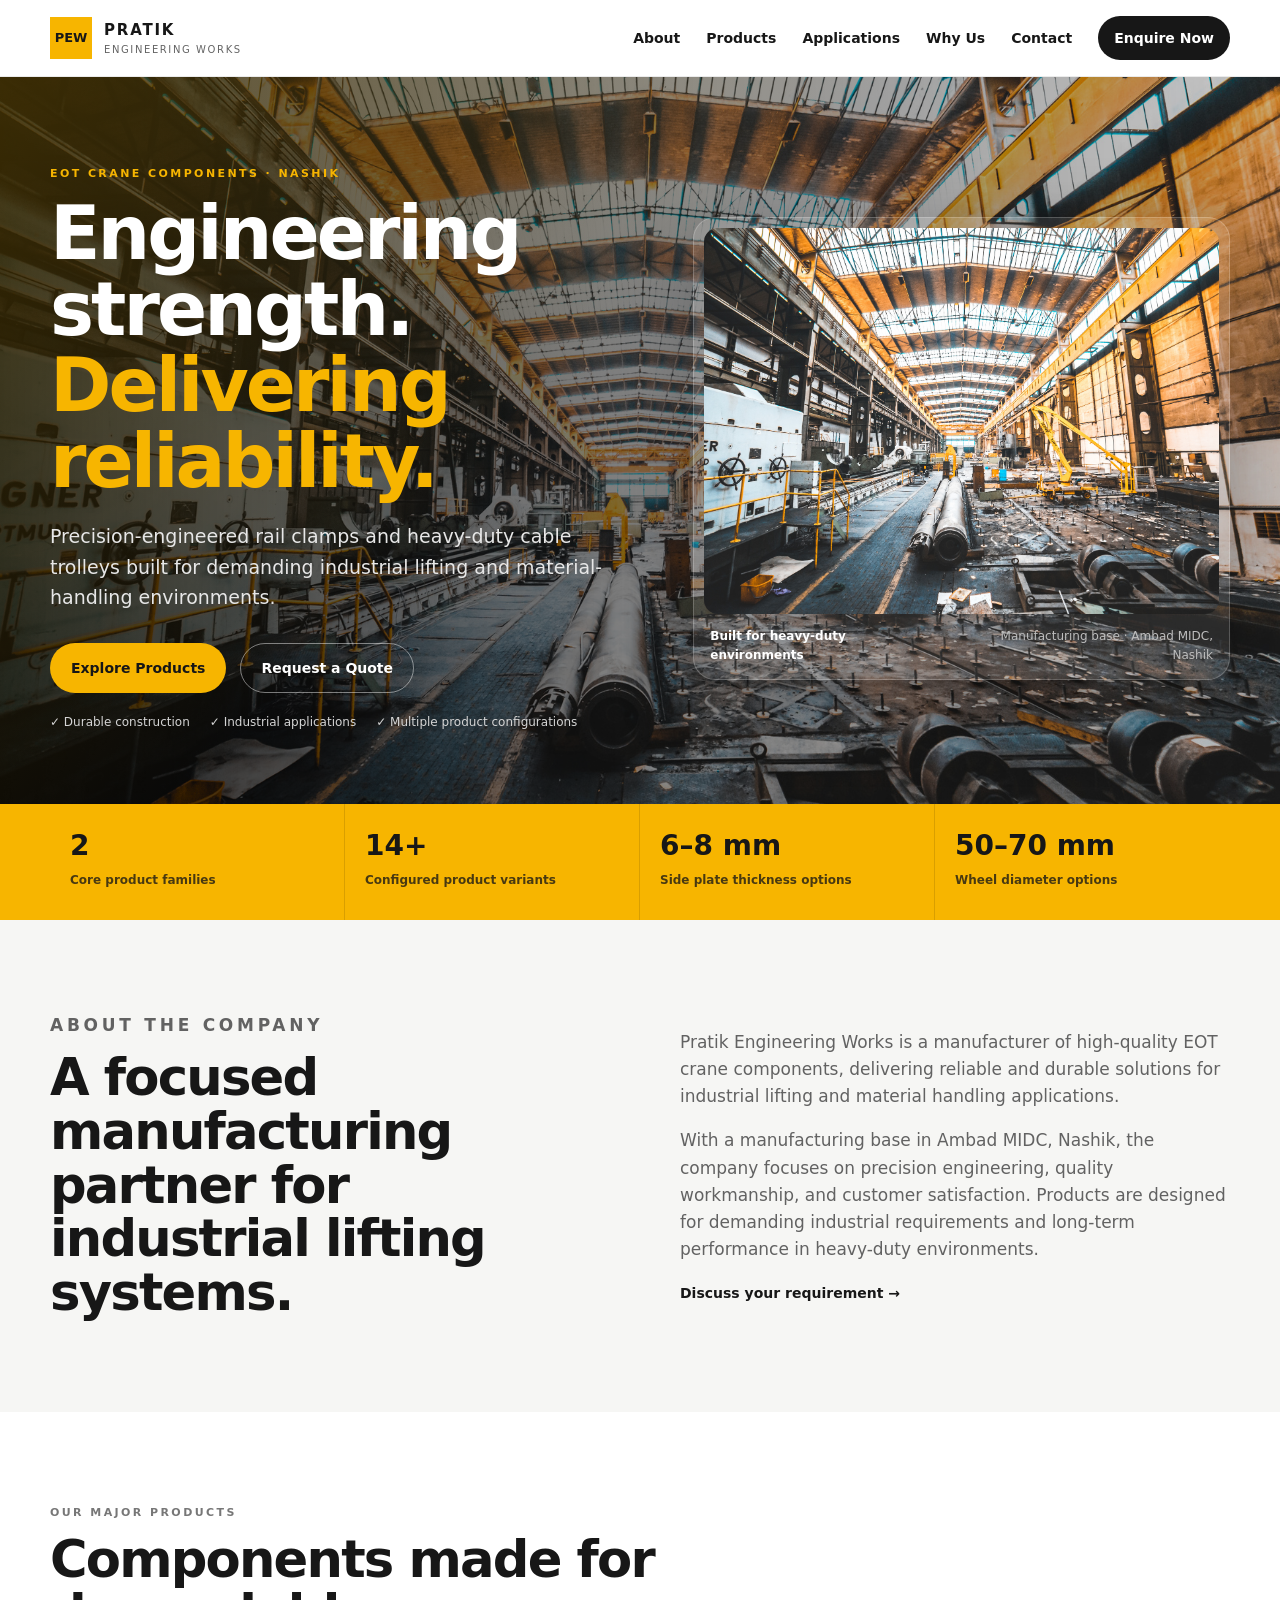
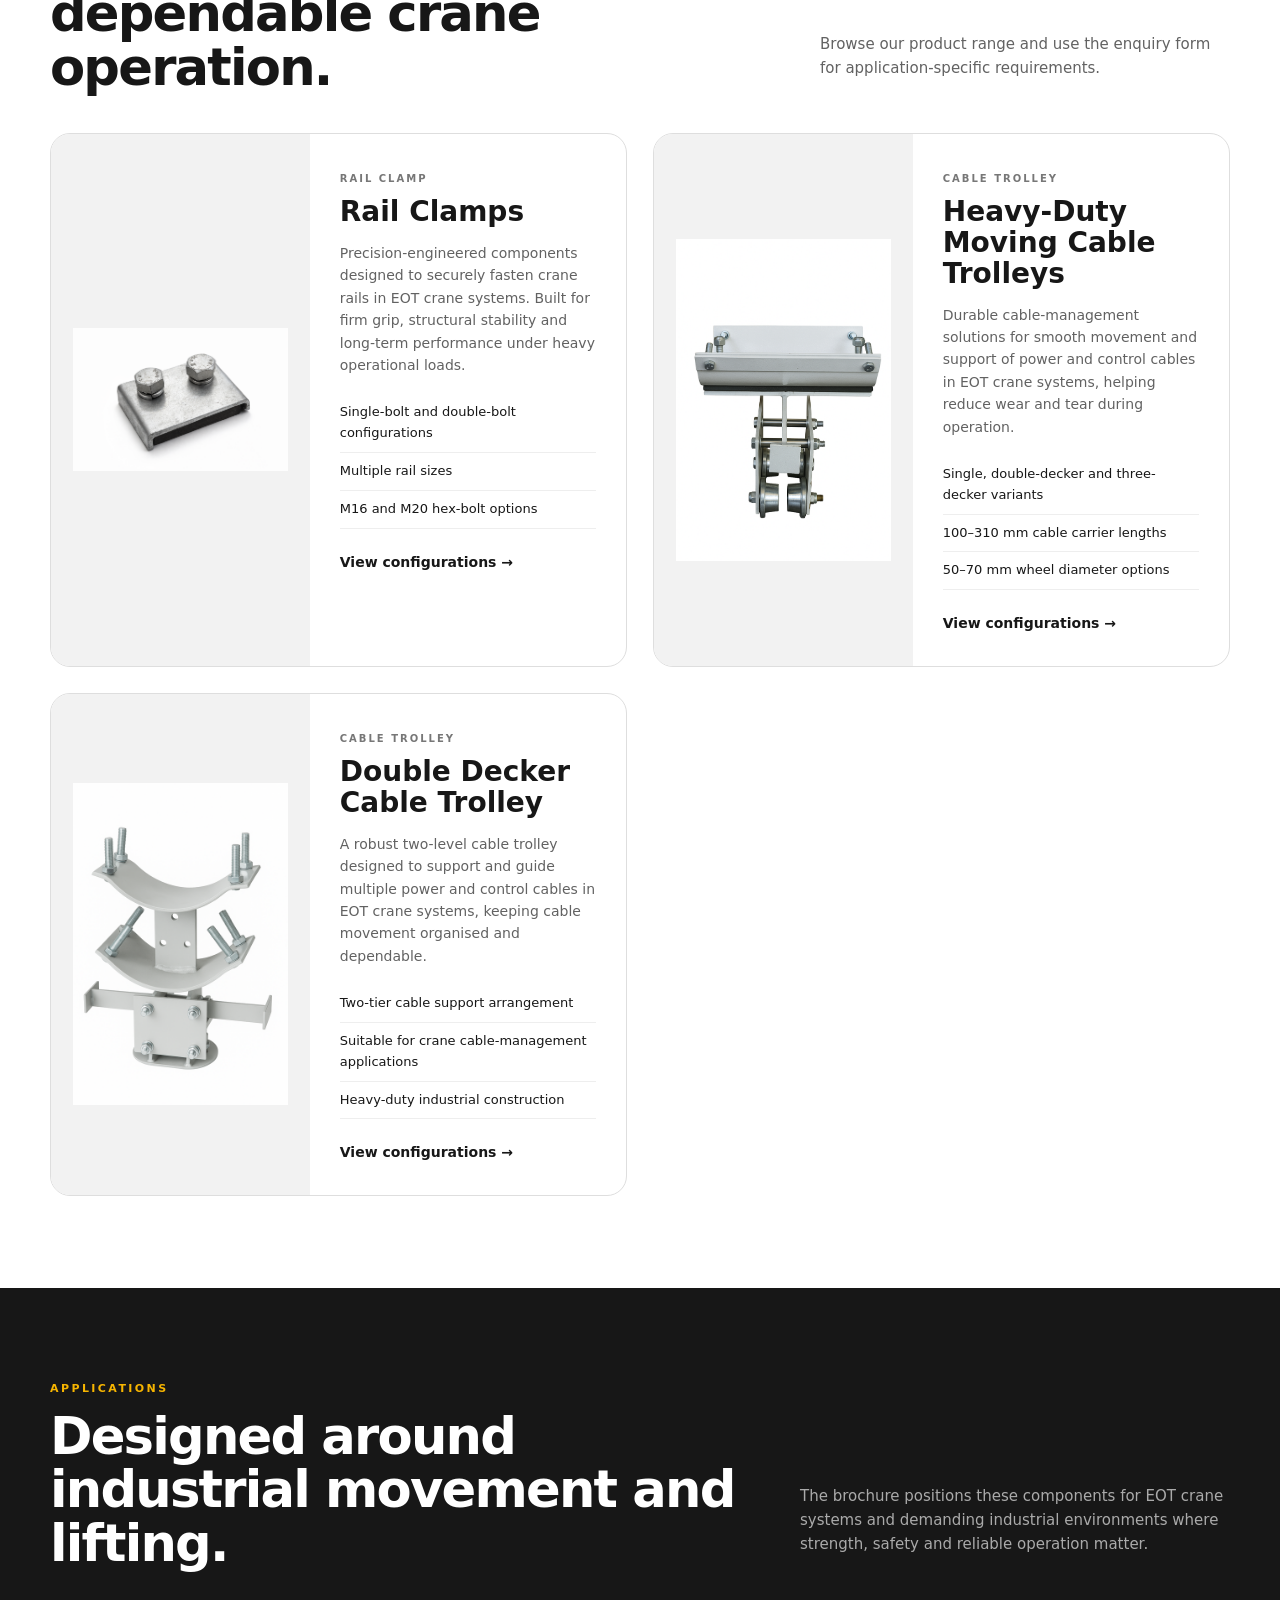
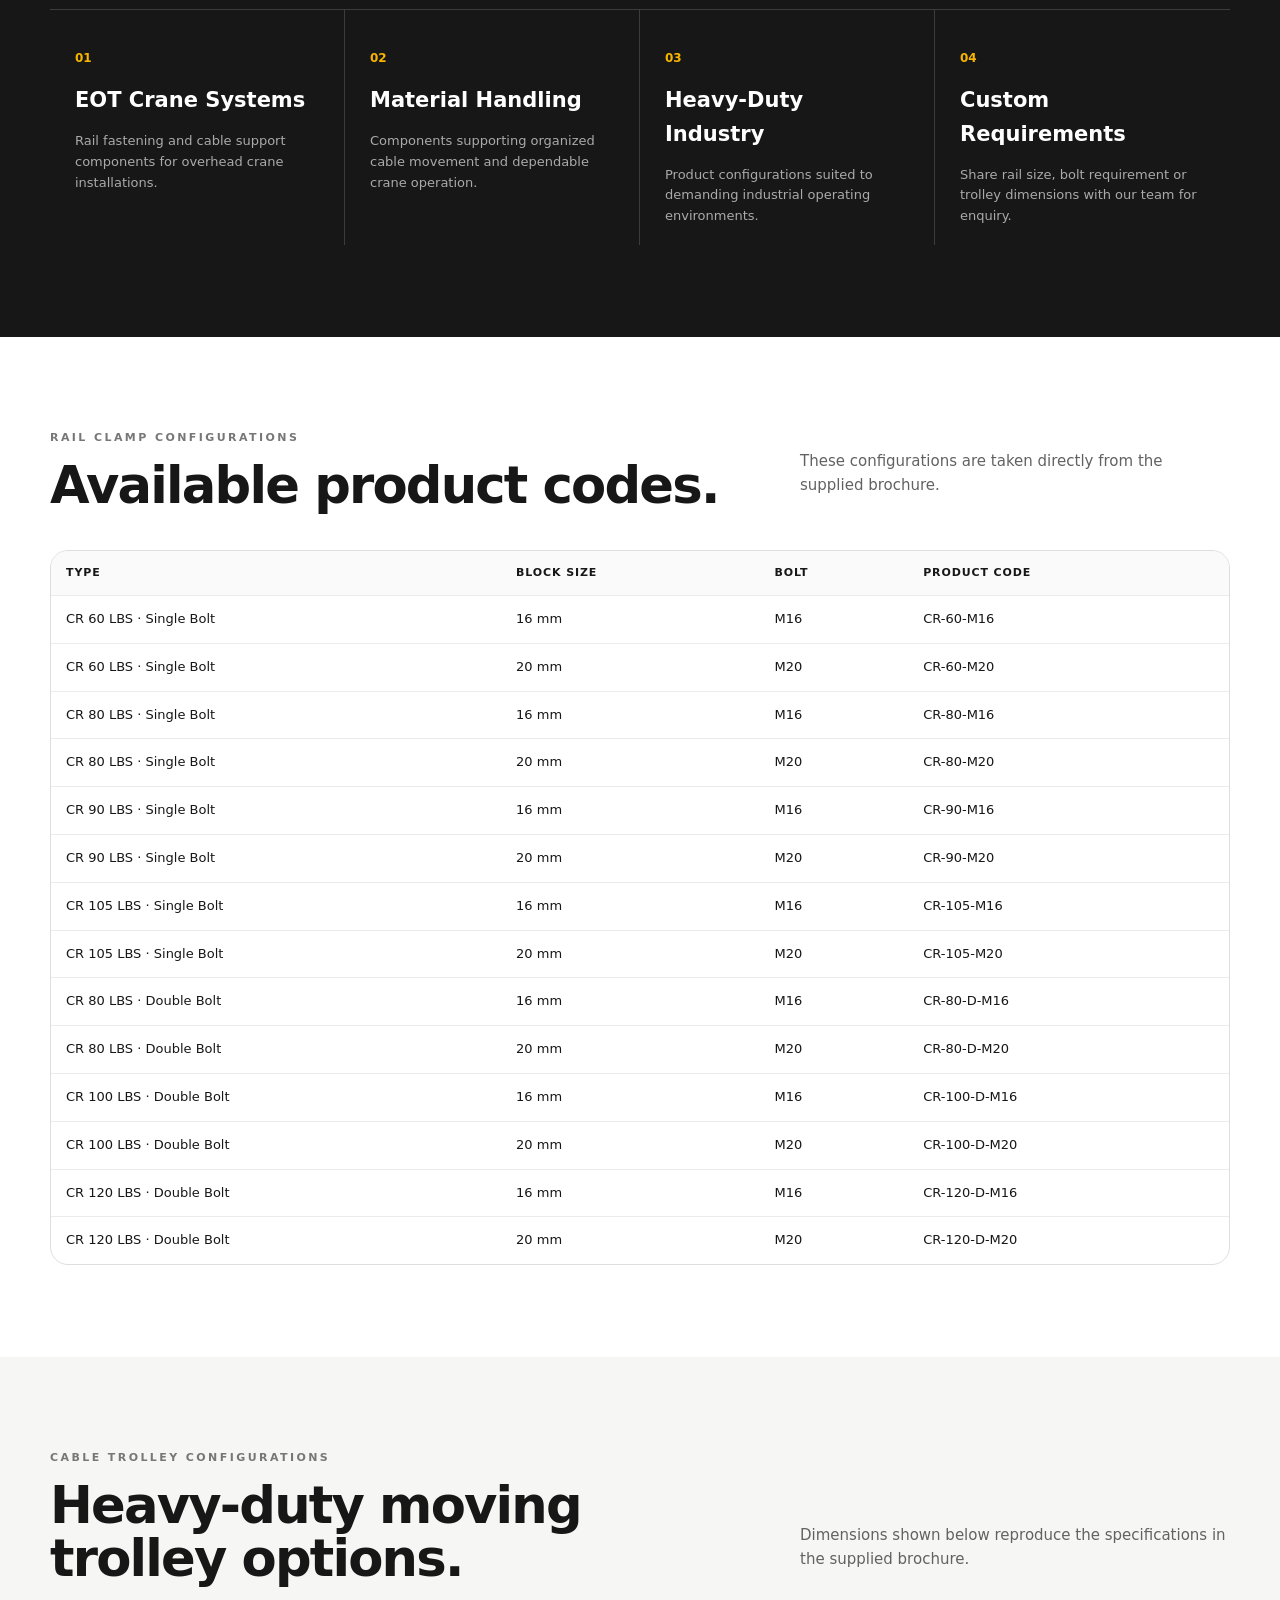
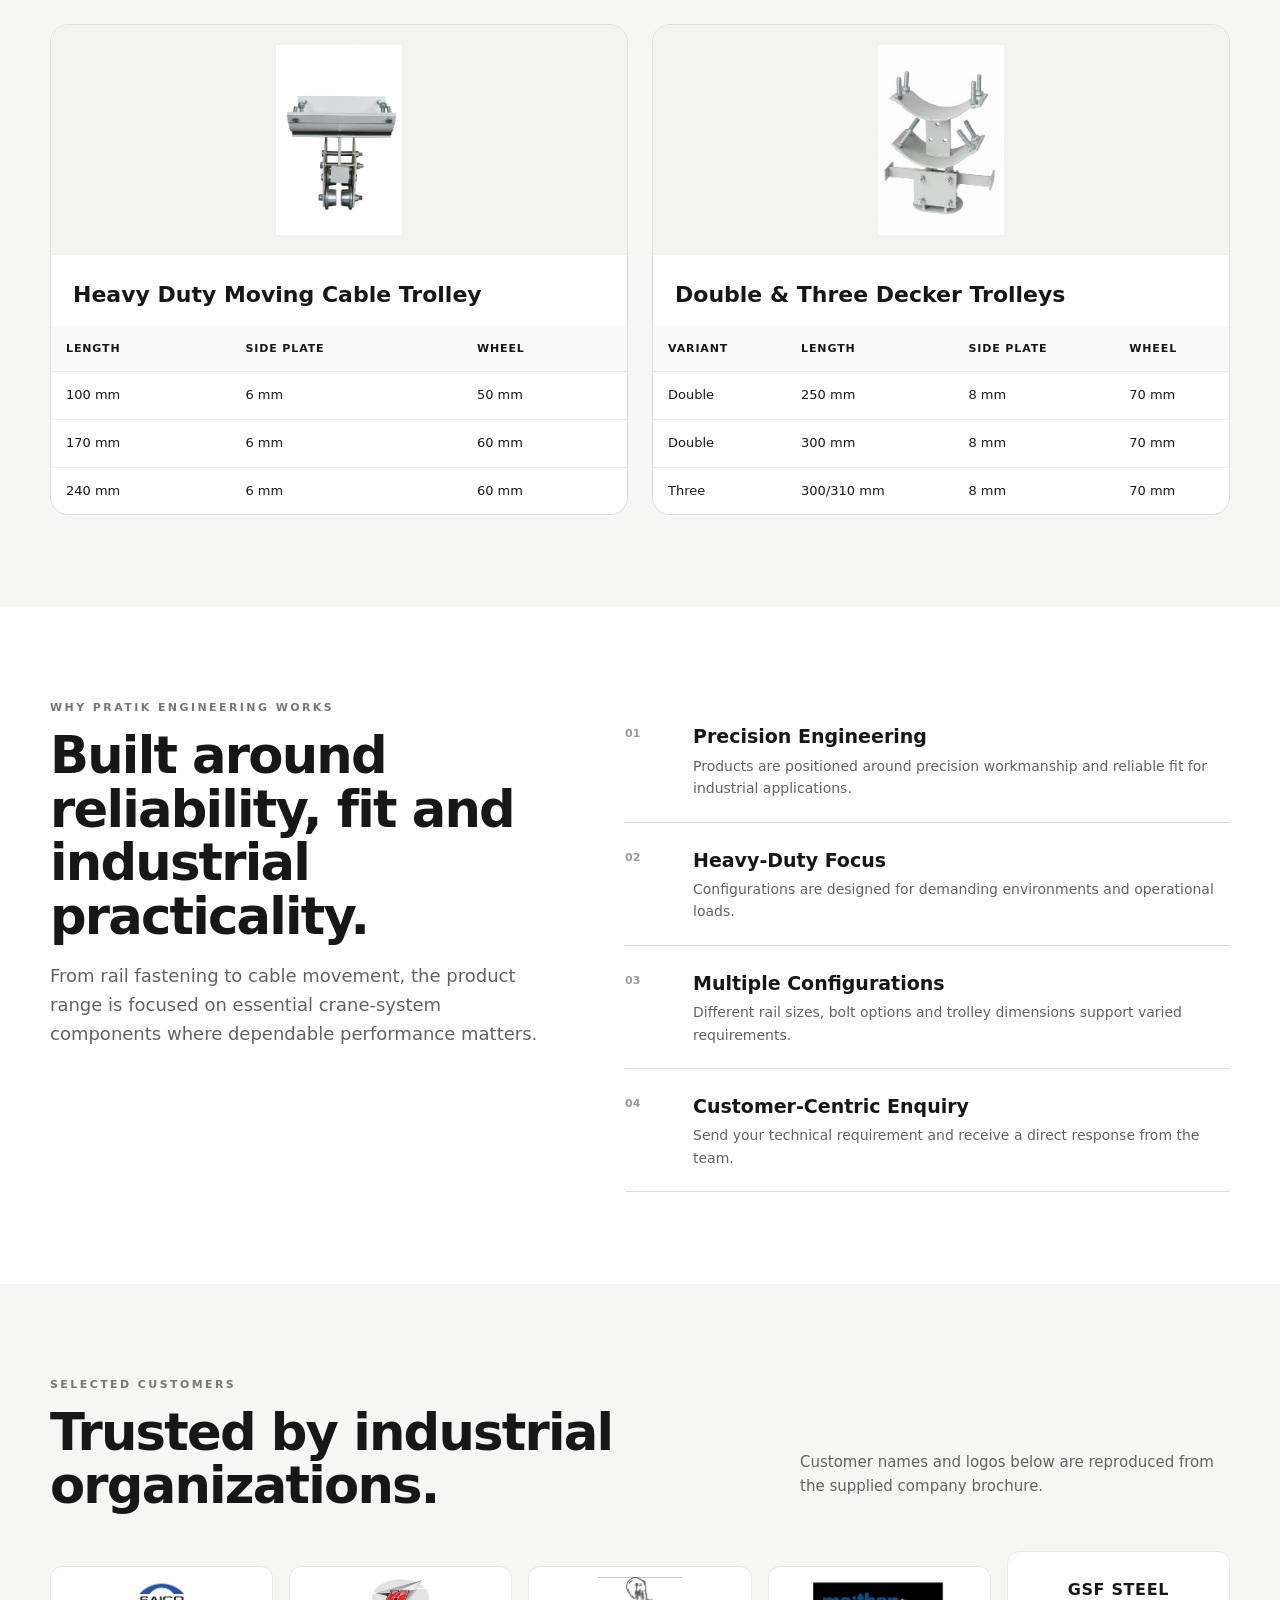
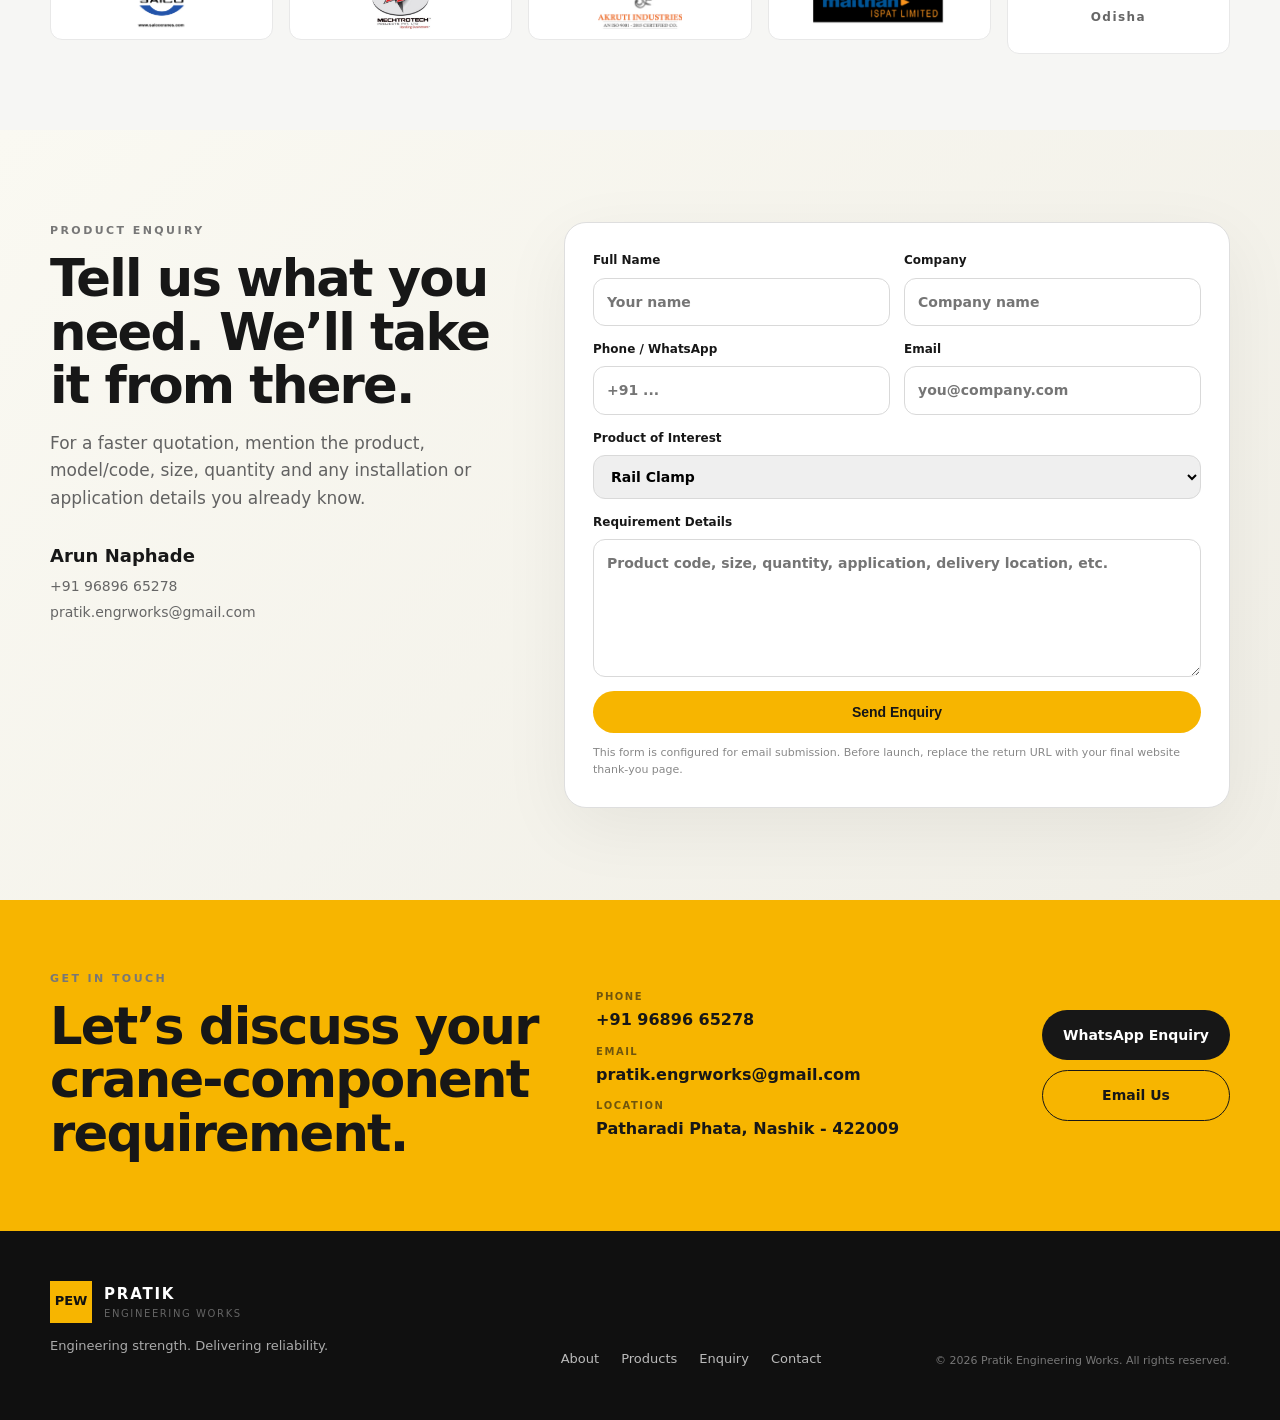
==== index.html @ e1af05a7 "Add initial engineering website" ====
<!doctype html>
<html lang="en">
<head>
  <meta charset="utf-8">
  <meta name="viewport" content="width=device-width, initial-scale=1">
  <title>Pratik Engineering Works | EOT Crane Components</title>
  <meta name="description" content="Pratik Engineering Works manufactures rail clamps and heavy-duty cable trolleys for EOT crane and industrial material handling applications in Nashik, India.">
  <meta name="keywords" content="rail clamp, cable trolley, cable carrier, EOT crane components, crane rail clamp, Nashik engineering manufacturer">
  <meta name="theme-color" content="#f7b500">
  <meta property="og:title" content="Pratik Engineering Works | EOT Crane Components">
  <meta property="og:description" content="Precision-engineered rail clamps and heavy-duty moving cable trolleys for industrial lifting and material handling."
  <meta property="og:type" content="website">
  <link rel="icon" href="assets/page2_img2.png">
  <link rel="stylesheet" href="styles.css">
</head>
<body>
<header class="site-header" id="top">
  <div class="container nav-wrap">
    <a class="brand" href="#top" aria-label="Pratik Engineering Works home">
      <span class="brand-mark">PEW</span>
      <span><strong>PRATIK</strong><small>ENGINEERING WORKS</small></span>
    </a>
    <button class="menu-toggle" aria-label="Open navigation" aria-expanded="false">☰</button>
    <nav class="nav" aria-label="Primary navigation">
      <a href="#about">About</a>
      <a href="#products">Products</a>
      <a href="#applications">Applications</a>
      <a href="#quality">Why Us</a>
      <a href="#contact">Contact</a>
      <a class="nav-cta" href="#enquiry">Enquire Now</a>
    </nav>
  </div>
</header>

<main>
  <section class="hero">
    <div class="hero-overlay"></div>
    <div class="container hero-grid">
      <div class="hero-copy">
        <p class="eyebrow">EOT CRANE COMPONENTS · NASHIK</p>
        <h1>Engineering strength.<br><span>Delivering reliability.</span></h1>
        <p class="hero-text">Precision-engineered rail clamps and heavy-duty cable trolleys built for demanding industrial lifting and material-handling environments.</p>
        <div class="hero-actions">
          <a class="btn btn-primary" href="#products">Explore Products</a>
          <a class="btn btn-outline" href="#enquiry">Request a Quote</a>
        </div>
        <div class="hero-trust">
          <span>✓ Durable construction</span>
          <span>✓ Industrial applications</span>
          <span>✓ Multiple product configurations</span>
        </div>
      </div>
      <div class="hero-card">
        <img src="assets/page1_img1.jpeg" alt="Industrial manufacturing facility with overhead crane systems" loading="eager">
        <div class="hero-card-caption"><strong>Built for heavy-duty environments</strong><span>Manufacturing base · Ambad MIDC, Nashik</span></div>
      </div>
    </div>
  </section>

  <section class="stats-strip">
    <div class="container stats">
      <div><strong>2</strong><span>Core product families</span></div>
      <div><strong>14+</strong><span>Configured product variants</span></div>
      <div><strong>6–8 mm</strong><span>Side plate thickness options</span></div>
      <div><strong>50–70 mm</strong><span>Wheel diameter options</span></div>
    </div>
  </section>

  <section class="section section-light" id="about">
    <div class="container split">
      <div>
        <p class="eyebrow">ABOUT THE COMPANY</p>
        <h2>A focused manufacturing partner for industrial lifting systems.</h2>
      </div>
      <div>
        <p>Pratik Engineering Works is a manufacturer of high-quality EOT crane components, delivering reliable and durable solutions for industrial lifting and material handling applications.</p>
        <p>With a manufacturing base in Ambad MIDC, Nashik, the company focuses on precision engineering, quality workmanship, and customer satisfaction. Products are designed for demanding industrial requirements and long-term performance in heavy-duty environments.</p>
        <a class="text-link" href="#enquiry">Discuss your requirement →</a>
      </div>
    </div>
  </section>

  <section class="section" id="products">
    <div class="container">
      <div class="section-head">
        <div>
          <p class="eyebrow">OUR MAJOR PRODUCTS</p>
          <h2>Components made for dependable crane operation.</h2>
        </div>
        <p class="section-intro">Browse our product range and use the enquiry form for application-specific requirements.</p>
      </div>

      <div class="product-grid">
        <article class="product-card">
          <div class="product-image"><img src="assets/page5_img1.png" alt="Double-bolt rail clamp" loading="lazy"></div>
          <div class="product-body">
            <span class="product-tag">RAIL CLAMP</span>
            <h3>Rail Clamps</h3>
            <p>Precision-engineered components designed to securely fasten crane rails in EOT crane systems. Built for firm grip, structural stability and long-term performance under heavy operational loads.</p>
            <ul class="feature-list"><li>Single-bolt and double-bolt configurations</li><li>Multiple rail sizes</li><li>M16 and M20 hex-bolt options</li></ul>
            <a href="#rail-specs" class="text-link">View configurations →</a>
          </div>
        </article>

        <article class="product-card">
          <div class="product-image"><img src="assets/page6_img1.png" alt="Heavy-duty moving cable trolley" loading="lazy"></div>
          <div class="product-body">
            <span class="product-tag">CABLE TROLLEY</span>
            <h3>Heavy-Duty Moving Cable Trolleys</h3>
            <p>Durable cable-management solutions for smooth movement and support of power and control cables in EOT crane systems, helping reduce wear and tear during operation.</p>
            <ul class="feature-list"><li>Single, double-decker and three-decker variants</li><li>100–310 mm cable carrier lengths</li><li>50–70 mm wheel diameter options</li></ul>
            <a href="#trolley-specs" class="text-link">View configurations →</a>
          </div>
        </article>

        <article class="product-card">
          <div class="product-image"><img src="assets/page2_img4.png" alt="Double decker cable trolley" loading="lazy"></div>
          <div class="product-body">
            <span class="product-tag">CABLE TROLLEY</span>
            <h3>Double Decker Cable Trolley</h3>
            <p>A robust two-level cable trolley designed to support and guide multiple power and control cables in EOT crane systems, keeping cable movement organised and dependable.</p>
            <ul class="feature-list"><li>Two-tier cable support arrangement</li><li>Suitable for crane cable-management applications</li><li>Heavy-duty industrial construction</li></ul>
            <a href="#trolley-specs" class="text-link">View configurations →</a>
          </div>
        </article>
      </div>
    </div>
  </section>

  <section class="section section-dark" id="applications">
    <div class="container">
      <div class="section-head light-head">
        <div><p class="eyebrow">APPLICATIONS</p><h2>Designed around industrial movement and lifting.</h2></div>
        <p class="section-intro">The brochure positions these components for EOT crane systems and demanding industrial environments where strength, safety and reliable operation matter.</p>
      </div>
      <div class="application-grid">
        <div class="application"><span>01</span><h3>EOT Crane Systems</h3><p>Rail fastening and cable support components for overhead crane installations.</p></div>
        <div class="application"><span>02</span><h3>Material Handling</h3><p>Components supporting organized cable movement and dependable crane operation.</p></div>
        <div class="application"><span>03</span><h3>Heavy-Duty Industry</h3><p>Product configurations suited to demanding industrial operating environments.</p></div>
        <div class="application"><span>04</span><h3>Custom Requirements</h3><p>Share rail size, bolt requirement or trolley dimensions with our team for enquiry.</p></div>
      </div>
    </div>
  </section>

  <section class="section" id="rail-specs">
    <div class="container">
      <div class="section-head"><div><p class="eyebrow">RAIL CLAMP CONFIGURATIONS</p><h2>Available product codes.</h2></div><p class="section-intro">These configurations are taken directly from the supplied brochure.</p></div>
      <div class="table-wrap"><table><thead><tr><th>Type</th><th>Block size</th><th>Bolt</th><th>Product code</th></tr></thead><tbody>
        <tr><td>CR 60 LBS · Single Bolt</td><td>16 mm</td><td>M16</td><td>CR-60-M16</td></tr>
        <tr><td>CR 60 LBS · Single Bolt</td><td>20 mm</td><td>M20</td><td>CR-60-M20</td></tr>
        <tr><td>CR 80 LBS · Single Bolt</td><td>16 mm</td><td>M16</td><td>CR-80-M16</td></tr>
        <tr><td>CR 80 LBS · Single Bolt</td><td>20 mm</td><td>M20</td><td>CR-80-M20</td></tr>
        <tr><td>CR 90 LBS · Single Bolt</td><td>16 mm</td><td>M16</td><td>CR-90-M16</td></tr>
        <tr><td>CR 90 LBS · Single Bolt</td><td>20 mm</td><td>M20</td><td>CR-90-M20</td></tr>
        <tr><td>CR 105 LBS · Single Bolt</td><td>16 mm</td><td>M16</td><td>CR-105-M16</td></tr>
        <tr><td>CR 105 LBS · Single Bolt</td><td>20 mm</td><td>M20</td><td>CR-105-M20</td></tr>
        <tr><td>CR 80 LBS · Double Bolt</td><td>16 mm</td><td>M16</td><td>CR-80-D-M16</td></tr>
        <tr><td>CR 80 LBS · Double Bolt</td><td>20 mm</td><td>M20</td><td>CR-80-D-M20</td></tr>
        <tr><td>CR 100 LBS · Double Bolt</td><td>16 mm</td><td>M16</td><td>CR-100-D-M16</td></tr>
        <tr><td>CR 100 LBS · Double Bolt</td><td>20 mm</td><td>M20</td><td>CR-100-D-M20</td></tr>
        <tr><td>CR 120 LBS · Double Bolt</td><td>16 mm</td><td>M16</td><td>CR-120-D-M16</td></tr>
        <tr><td>CR 120 LBS · Double Bolt</td><td>20 mm</td><td>M20</td><td>CR-120-D-M20</td></tr>
      </tbody></table></div>
    </div>
  </section>

  <section class="section section-light" id="trolley-specs">
    <div class="container">
      <div class="section-head"><div><p class="eyebrow">CABLE TROLLEY CONFIGURATIONS</p><h2>Heavy-duty moving trolley options.</h2></div><p class="section-intro">Dimensions shown below reproduce the specifications in the supplied brochure.</p></div>
      <div class="trolley-grid">
        <div class="spec-card"><img src="assets/page6_img1.png" alt="Heavy-duty moving cable trolley" loading="lazy"><h3>Heavy Duty Moving Cable Trolley</h3><table><thead><tr><th>Length</th><th>Side plate</th><th>Wheel</th></tr></thead><tbody><tr><td>100 mm</td><td>6 mm</td><td>50 mm</td></tr><tr><td>170 mm</td><td>6 mm</td><td>60 mm</td></tr><tr><td>240 mm</td><td>6 mm</td><td>60 mm</td></tr></tbody></table></div>
        <div class="spec-card"><img src="assets/page6_img2.png" alt="Heavy-duty moving double and three decker cable trolley" loading="lazy"><h3>Double & Three Decker Trolleys</h3><table><thead><tr><th>Variant</th><th>Length</th><th>Side plate</th><th>Wheel</th></tr></thead><tbody><tr><td>Double</td><td>250 mm</td><td>8 mm</td><td>70 mm</td></tr><tr><td>Double</td><td>300 mm</td><td>8 mm</td><td>70 mm</td></tr><tr><td>Three</td><td>300/310 mm</td><td>8 mm</td><td>70 mm</td></tr></tbody></table></div>
      </div>
    </div>
  </section>

  <section class="section" id="quality">
    <div class="container quality-grid">
      <div>
        <p class="eyebrow">WHY PRATIK ENGINEERING WORKS</p>
        <h2>Built around reliability, fit and industrial practicality.</h2>
        <p class="lead">From rail fastening to cable movement, the product range is focused on essential crane-system components where dependable performance matters.</p>
      </div>
      <div class="quality-points">
        <div><span>01</span><div><h3>Precision Engineering</h3><p>Products are positioned around precision workmanship and reliable fit for industrial applications.</p></div></div>
        <div><span>02</span><div><h3>Heavy-Duty Focus</h3><p>Configurations are designed for demanding environments and operational loads.</p></div></div>
        <div><span>03</span><div><h3>Multiple Configurations</h3><p>Different rail sizes, bolt options and trolley dimensions support varied requirements.</p></div></div>
        <div><span>04</span><div><h3>Customer-Centric Enquiry</h3><p>Send your technical requirement and receive a direct response from the team.</p></div></div>
      </div>
    </div>
  </section>

  <section class="section section-light clients" id="clients">
    <div class="container">
      <div class="section-head"><div><p class="eyebrow">SELECTED CUSTOMERS</p><h2>Trusted by industrial organizations.</h2></div><p class="section-intro">Customer names and logos below are reproduced from the supplied company brochure.</p></div>
      <div class="client-logos">
        <img src="assets/page7_img2.png" alt="Saico logo">
        <img src="assets/page7_img3.png" alt="Mechtrotech Projects Pvt. Ltd. logo">
        <img src="assets/page7_img4.png" alt="Akruti Industries logo">
        <img src="assets/page7_img5.png" alt="Maithan Ispat Limited logo">
        <div class="client-text">GSF STEEL<br><small>Odisha</small></div>
      </div>
    </div>
  </section>

  <section class="section enquiry-section" id="enquiry">
    <div class="container enquiry-grid">
      <div class="enquiry-copy">
        <p class="eyebrow">PRODUCT ENQUIRY</p>
        <h2>Tell us what you need. We’ll take it from there.</h2>
        <p>For a faster quotation, mention the product, model/code, size, quantity and any installation or application details you already know.</p>
        <div class="contact-mini"><strong>Arun Naphade</strong><span>+91 96896 65278</span><span>pratik.engrworks@gmail.com</span></div>
      </div>
      <form class="enquiry-form" action="https://formsubmit.co/pratik.engrworks@gmail.com" method="POST">
        <input type="hidden" name="_subject" value="New Product Enquiry - Pratik Engineering Works">
        <input type="hidden" name="_captcha" value="false">
        <input type="hidden" name="_template" value="table">
        <input type="hidden" name="_next" value="https://example.com/thank-you.html">
        <div class="form-row"><label>Full Name<input required type="text" name="name" placeholder="Your name"></label><label>Company<input type="text" name="company" placeholder="Company name"></label></div>
        <div class="form-row"><label>Phone / WhatsApp<input required type="tel" name="phone" placeholder="+91 ..."></label><label>Email<input type="email" name="email" placeholder="you@company.com"></label></div>
        <label>Product of Interest<select name="product"><option>Rail Clamp</option><option>Cable Trolley</option><option>Both</option><option>Other / Custom Requirement</option></select></label>
        <label>Requirement Details<textarea required name="message" rows="5" placeholder="Product code, size, quantity, application, delivery location, etc."></textarea></label>
        <button class="btn btn-primary btn-full" type="submit">Send Enquiry</button>
        <p class="form-note">This form is configured for email submission. Before launch, replace the return URL with your final website thank-you page.</p>
      </form>
    </div>
  </section>

  <section class="contact-band" id="contact">
    <div class="container contact-grid">
      <div><p class="eyebrow">GET IN TOUCH</p><h2>Let’s discuss your crane-component requirement.</h2></div>
      <div class="contact-details"><a href="tel:+919689665278"><span>Phone</span>+91 96896 65278</a><a href="mailto:pratik.engrworks@gmail.com"><span>Email</span>pratik.engrworks@gmail.com</a><div><span>Location</span>Patharadi Phata, Nashik - 422009</div></div>
      <div class="contact-actions"><a class="btn btn-dark" href="https://wa.me/919689665278?text=Hello%20Pratik%20Engineering%20Works%2C%20I%20would%20like%20to%20enquire%20about%20your%20products." target="_blank" rel="noopener">WhatsApp Enquiry</a><a class="btn btn-outline-dark" href="mailto:pratik.engrworks@gmail.com?subject=Product%20Enquiry%20-%20Pratik%20Engineering%20Works">Email Us</a></div>
    </div>
  </section>
</main>

<footer class="footer"><div class="container footer-grid"><div><div class="brand brand-footer"><span class="brand-mark">PEW</span><span><strong>PRATIK</strong><small>ENGINEERING WORKS</small></span></div><p>Engineering strength. Delivering reliability.</p></div><div class="footer-links"><a href="#about">About</a><a href="#products">Products</a><a href="#enquiry">Enquiry</a><a href="#contact">Contact</a></div><div class="footer-copy">© <span id="year"></span> Pratik Engineering Works. All rights reserved.</div></div></footer>
<script src="script.js"></script>
</body>
</html>
---- styles.css ----
:root{--yellow:#f7b500;--ink:#171717;--muted:#626262;--line:#dedede;--paper:#fff;--soft:#f6f6f4;--dark:#171717;--max:1180px;--radius:20px}*{box-sizing:border-box}html{scroll-behavior:smooth}body{margin:0;color:var(--ink);font-family:Inter,ui-sans-serif,system-ui,-apple-system,BlinkMacSystemFont,"Segoe UI",sans-serif;line-height:1.6;background:var(--paper)}img{max-width:100%;display:block}a{text-decoration:none;color:inherit}.container{width:min(var(--max),calc(100% - 40px));margin:auto}.site-header{position:sticky;top:0;z-index:50;background:rgba(255,255,255,.95);backdrop-filter:blur(14px);border-bottom:1px solid rgba(0,0,0,.08)}.nav-wrap{min-height:76px;display:flex;align-items:center;justify-content:space-between}.brand{display:flex;gap:12px;align-items:center}.brand-mark{width:42px;height:42px;display:grid;place-items:center;background:var(--yellow);font-weight:900;font-size:13px}.brand strong{display:block;letter-spacing:.12em;font-size:15px}.brand small{display:block;font-size:10px;letter-spacing:.16em;color:#646464}.nav{display:flex;align-items:center;gap:26px;font-size:14px;font-weight:700}.nav a{position:relative}.nav a:not(.nav-cta):after{content:"";position:absolute;left:0;bottom:-8px;width:0;height:2px;background:var(--yellow);transition:.2s}.nav a:not(.nav-cta):hover:after{width:100%}.nav-cta{padding:11px 16px;background:var(--ink);color:white;border-radius:999px}.menu-toggle{display:none;border:0;background:none;font-size:28px}.hero{position:relative;overflow:hidden;background:#1d1d1d;color:white;padding:88px 0 72px}.hero:before{content:"";position:absolute;inset:0;background:linear-gradient(90deg,rgba(0,0,0,.84),rgba(0,0,0,.45) 55%,rgba(0,0,0,.2)),url('assets/page1_img1.jpeg') center/cover}.hero-overlay{position:absolute;inset:0;background:linear-gradient(135deg,rgba(247,181,0,.22),transparent 45%)}.hero-grid{position:relative;z-index:2;display:grid;grid-template-columns:1.05fr .95fr;gap:50px;align-items:center}.eyebrow{font-size:11px;letter-spacing:.22em;font-weight:900;margin:0 0 12px;color:#777}.hero .eyebrow{color:#f7b500}.hero h1{font-size:clamp(44px,6vw,74px);line-height:1.03;margin:0 0 22px;letter-spacing:-.04em}.hero h1 span{color:#f7b500}.hero-text{font-size:19px;max-width:660px;color:#e7e7e7}.hero-actions{display:flex;gap:14px;margin:30px 0 20px;flex-wrap:wrap}.btn{display:inline-flex;align-items:center;justify-content:center;padding:13px 20px;border-radius:999px;font-weight:800;font-size:14px;border:1px solid transparent;cursor:pointer}.btn-primary{background:var(--yellow);color:#161616}.btn-outline{border-color:rgba(255,255,255,.45);color:white}.btn-outline:hover{background:white;color:var(--ink)}.hero-trust{display:flex;gap:20px;flex-wrap:wrap;color:#d5d5d5;font-size:12px}.hero-card{border:1px solid rgba(255,255,255,.2);padding:10px;background:rgba(255,255,255,.08);border-radius:22px;box-shadow:0 24px 80px rgba(0,0,0,.3)}.hero-card img{aspect-ratio:4/3;object-fit:cover;border-radius:14px}.hero-card-caption{padding:13px 6px 4px;display:flex;justify-content:space-between;gap:15px;font-size:12px}.hero-card-caption span{color:#bdbdbd;text-align:right}.stats-strip{background:var(--yellow)}.stats{display:grid;grid-template-columns:repeat(4,1fr)}.stats div{padding:28px 20px;border-right:1px solid rgba(0,0,0,.12)}.stats div:last-child{border-right:0}.stats strong{display:block;font-size:28px;line-height:1;margin-bottom:6px}.stats span{font-size:12px;font-weight:700;opacity:.78}.section{padding:92px 0}.section-light{background:var(--soft)}.split{display:grid;grid-template-columns:1fr 1fr;gap:80px}.split h2,.section h2,.enquiry-section h2,.contact-band h2{font-size:clamp(34px,4vw,52px);line-height:1.05;letter-spacing:-.035em;margin:0}.split p{color:var(--muted);font-size:17px}.text-link{font-weight:900;font-size:14px}.section-head{display:flex;justify-content:space-between;gap:50px;align-items:end;margin-bottom:38px}.section-head>div{max-width:720px}.section-intro{max-width:430px;color:var(--muted);font-size:15px}.product-grid{display:grid;grid-template-columns:1fr 1fr;gap:26px}.product-card{border:1px solid var(--line);border-radius:var(--radius);overflow:hidden;background:white;display:grid;grid-template-columns:.9fr 1.1fr}.product-image{background:#f2f2f2;display:flex;align-items:center;justify-content:center;min-height:330px}.product-image img{width:100%;height:100%;object-fit:contain;padding:22px}.product-body{padding:30px}.product-tag{font-size:10px;letter-spacing:.2em;font-weight:900;color:#777}.product-body h3{font-size:28px;line-height:1.1;margin:8px 0 12px}.product-body p{color:var(--muted);font-size:14px}.feature-list{padding:0;margin:18px 0 20px;list-style:none}.feature-list li{padding:8px 0;border-bottom:1px solid #eee;font-size:13px}.section-dark{background:var(--dark);color:white}.light-head .eyebrow{color:var(--yellow)}.light-head .section-intro{color:#aaa}.application-grid{display:grid;grid-template-columns:repeat(4,1fr);border-top:1px solid #3c3c3c}.application{padding:34px 25px 5px;border-right:1px solid #3c3c3c}.application:last-child{border-right:0}.application span{color:var(--yellow);font-weight:900;font-size:12px}.application h3{font-size:21px;margin:15px 0 8px}.application p{color:#aaa;font-size:13px}.table-wrap{overflow:auto;border:1px solid var(--line);border-radius:18px;background:white}.table-wrap table,.spec-card table{width:100%;border-collapse:collapse;font-size:13px}.table-wrap th,.table-wrap td,.spec-card th,.spec-card td{text-align:left;padding:13px 15px;border-bottom:1px solid #ececec;white-space:nowrap}.table-wrap th,.spec-card th{background:#fafafa;font-size:11px;text-transform:uppercase;letter-spacing:.08em}.table-wrap tr:last-child td,.spec-card tr:last-child td{border-bottom:0}.trolley-grid{display:grid;grid-template-columns:1fr 1fr;gap:24px}.spec-card{background:white;border:1px solid var(--line);border-radius:18px;overflow:hidden}.spec-card img{height:230px;width:100%;object-fit:contain;background:#f3f3f1;padding:20px}.spec-card h3{padding:22px 22px 0;margin:0;font-size:22px}.spec-card table{margin-top:15px}.quality-grid{display:grid;grid-template-columns:.9fr 1.1fr;gap:80px}.lead{font-size:18px;color:var(--muted);max-width:600px}.quality-points>div{display:grid;grid-template-columns:50px 1fr;gap:18px;padding:22px 0;border-bottom:1px solid var(--line)}.quality-points span{color:#999;font-size:11px;font-weight:900;padding-top:4px}.quality-points h3{margin:0 0 3px;font-size:19px}.quality-points p{margin:0;color:var(--muted);font-size:14px}.clients{padding-bottom:76px}.client-logos{display:grid;grid-template-columns:repeat(5,1fr);gap:16px;align-items:center}.client-logos img{height:74px;width:100%;object-fit:contain;background:white;border:1px solid #e8e8e8;border-radius:12px;padding:10px}.client-text{font-weight:900;letter-spacing:.04em;padding:25px 20px;border:1px solid #e8e8e8;border-radius:12px;background:white;text-align:center}.client-text small{font-size:12px;color:#666;letter-spacing:.12em}.enquiry-section{background:linear-gradient(135deg,#faf9f2 0%,#f0eee6 100%)}.enquiry-grid{display:grid;grid-template-columns:.8fr 1.2fr;gap:70px;align-items:start}.enquiry-copy>p:not(.eyebrow){color:var(--muted);font-size:17px;max-width:520px}.contact-mini{display:grid;gap:4px;margin-top:30px}.contact-mini strong{font-size:18px}.contact-mini span{font-size:14px;color:#666}.enquiry-form{background:white;border:1px solid var(--line);border-radius:22px;padding:28px;box-shadow:0 20px 70px rgba(0,0,0,.06)}.form-row{display:grid;grid-template-columns:1fr 1fr;gap:14px}.enquiry-form label{display:grid;gap:7px;font-size:12px;font-weight:800;margin-bottom:14px}.enquiry-form input,.enquiry-form select,.enquiry-form textarea{width:100%;border:1px solid #d9d9d9;border-radius:12px;padding:12px 13px;font:inherit;font-size:14px;outline:none}.enquiry-form input:focus,.enquiry-form select:focus,.enquiry-form textarea:focus{border-color:#c69b00;box-shadow:0 0 0 3px rgba(247,181,0,.15)}.btn-full{width:100%;border:0}.form-note{font-size:11px;color:#888;margin:11px 0 0}.contact-band{padding:70px 0;background:var(--yellow)}.contact-grid{display:grid;grid-template-columns:1fr .8fr auto;align-items:center;gap:45px}.contact-details{display:grid;gap:11px}.contact-details a,.contact-details div{display:grid;gap:2px;font-weight:800}.contact-details span{font-size:10px;letter-spacing:.15em;text-transform:uppercase;font-weight:900;opacity:.6}.contact-actions{display:flex;gap:10px;flex-direction:column}.btn-dark{background:var(--ink);color:#fff}.btn-outline-dark{border:1px solid var(--ink)}.footer{padding:50px 0;background:#101010;color:#fff}.footer-grid{display:grid;grid-template-columns:1.2fr .8fr .8fr;gap:35px;align-items:end}.brand-footer .brand-mark{background:var(--yellow);color:#111}.footer p{color:#aaa;font-size:13px}.footer-links{display:flex;gap:22px;flex-wrap:wrap;color:#bbb;font-size:13px}.footer-copy{font-size:11px;color:#777;text-align:right}
@media(max-width:1000px){.nav{gap:16px}.hero-grid,.split,.quality-grid,.enquiry-grid{grid-template-columns:1fr}.hero-card{max-width:720px}.product-card{grid-template-columns:1fr}.application-grid{grid-template-columns:1fr 1fr}.application:nth-child(2){border-right:0}.client-logos{grid-template-columns:repeat(3,1fr)}.contact-grid{grid-template-columns:1fr 1fr}.contact-actions{flex-direction:row}.footer-grid{grid-template-columns:1fr 1fr}.footer-copy{text-align:left}}
@media(max-width:760px){.nav{position:absolute;top:76px;left:0;right:0;background:white;padding:14px 20px 20px;display:none;flex-direction:column;align-items:stretch;border-bottom:1px solid var(--line)}.nav.open{display:flex}.nav-cta{text-align:center}.menu-toggle{display:block}.stats{grid-template-columns:1fr 1fr}.stats div:nth-child(2){border-right:0}.stats div:nth-child(3),.stats div:nth-child(4){border-top:1px solid rgba(0,0,0,.12)}.hero{padding-top:68px}.section{padding:70px 0}.section-head{display:block}.section-intro{margin-top:18px}.product-grid,.trolley-grid{grid-template-columns:1fr}.application-grid{grid-template-columns:1fr}.application{border-right:0;border-bottom:1px solid #3c3c3c;padding-bottom:26px}.client-logos{grid-template-columns:1fr 1fr}.form-row,.contact-grid{grid-template-columns:1fr}.contact-actions{align-items:stretch}.footer-grid{grid-template-columns:1fr}.footer-copy{text-align:left}}
@media(max-width:460px){.container{width:min(var(--max),calc(100% - 28px))}.hero h1{font-size:42px}.stats strong{font-size:23px}.stats span{font-size:11px}.client-logos{grid-template-columns:1fr}.hero-actions .btn{width:100%}}
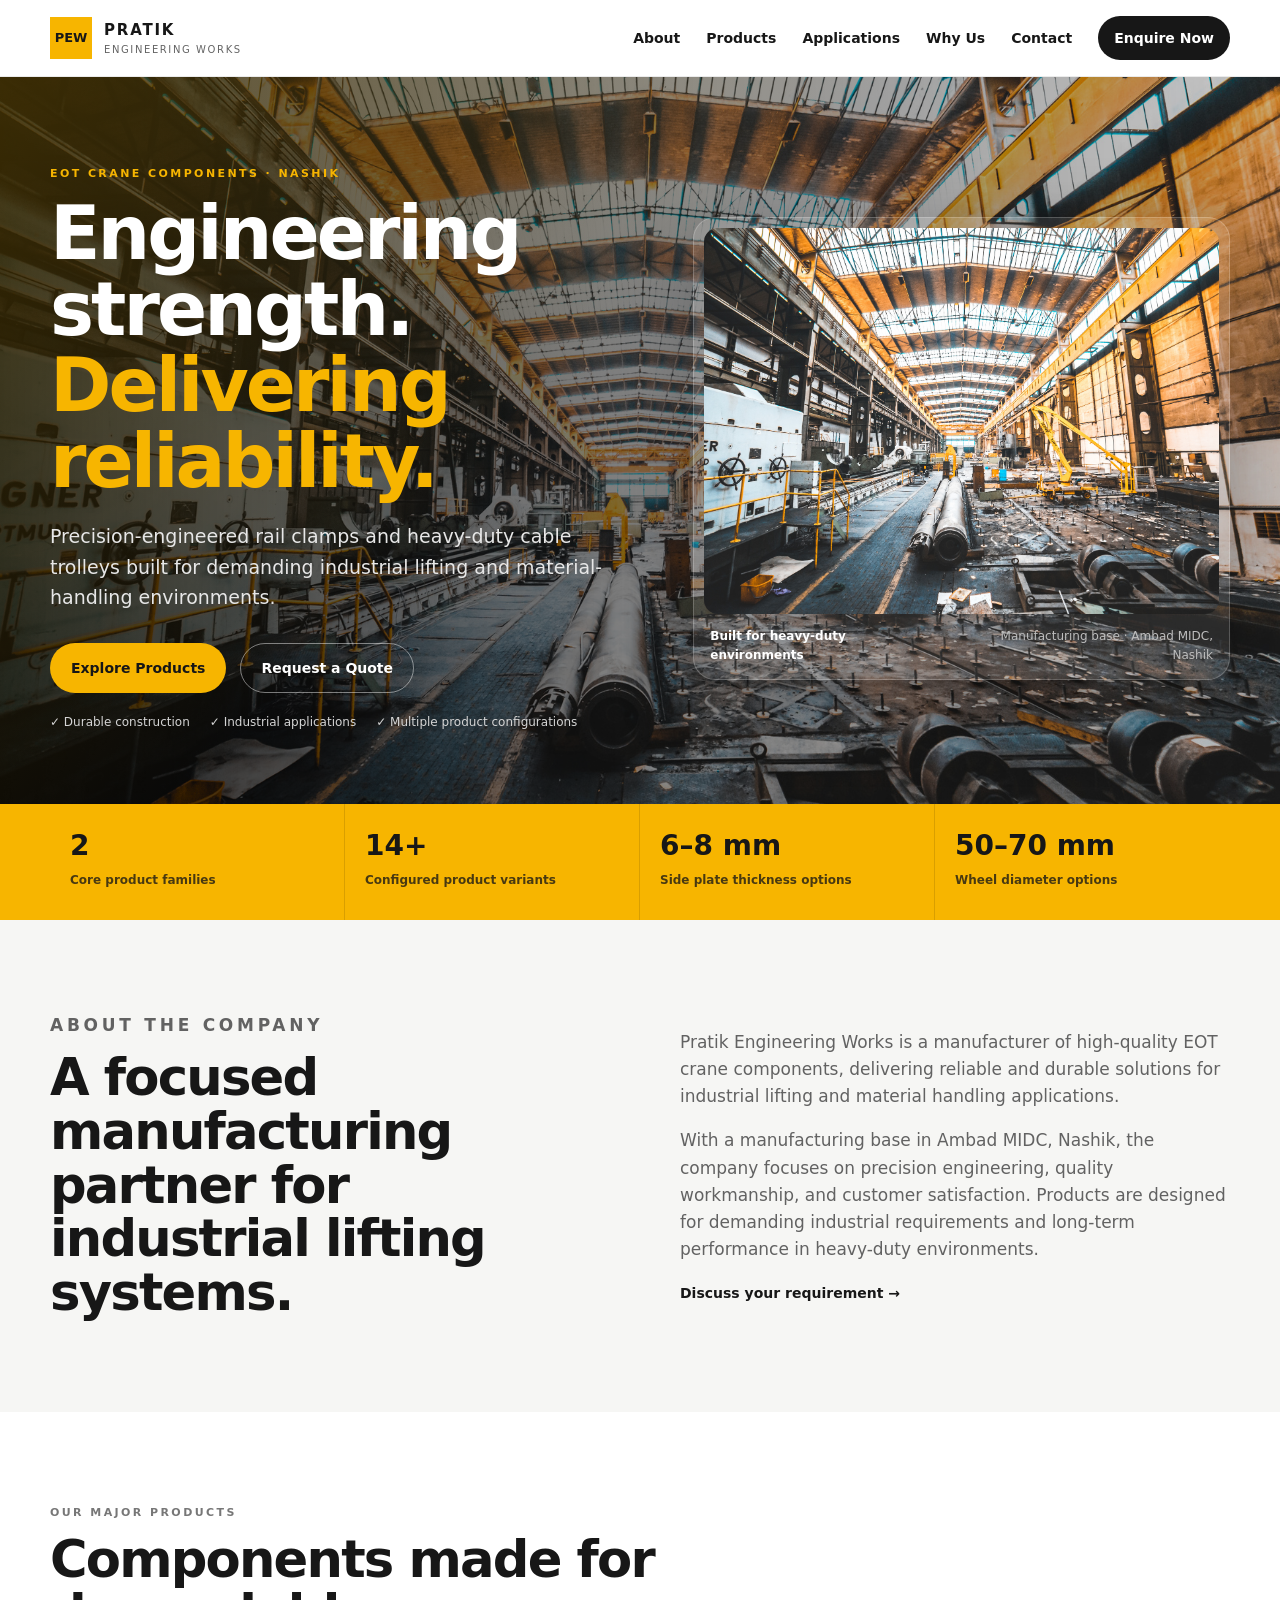
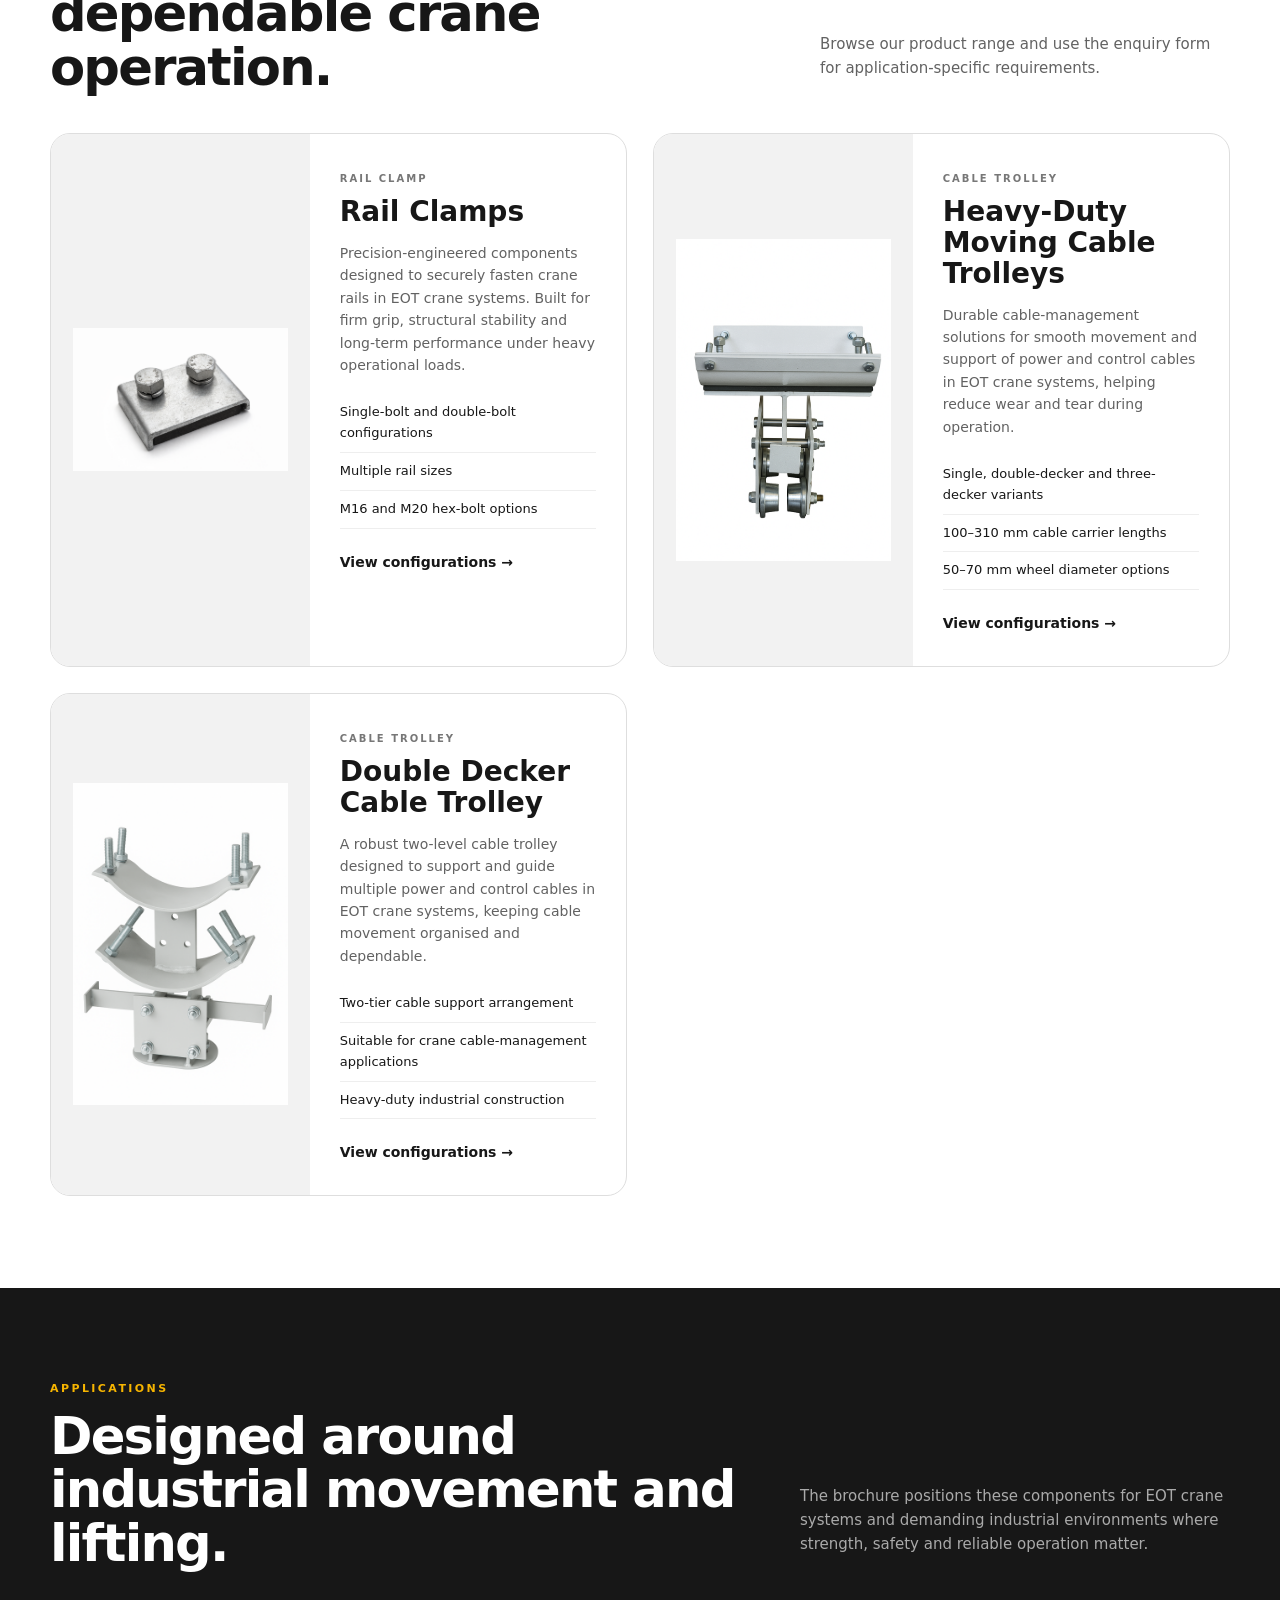
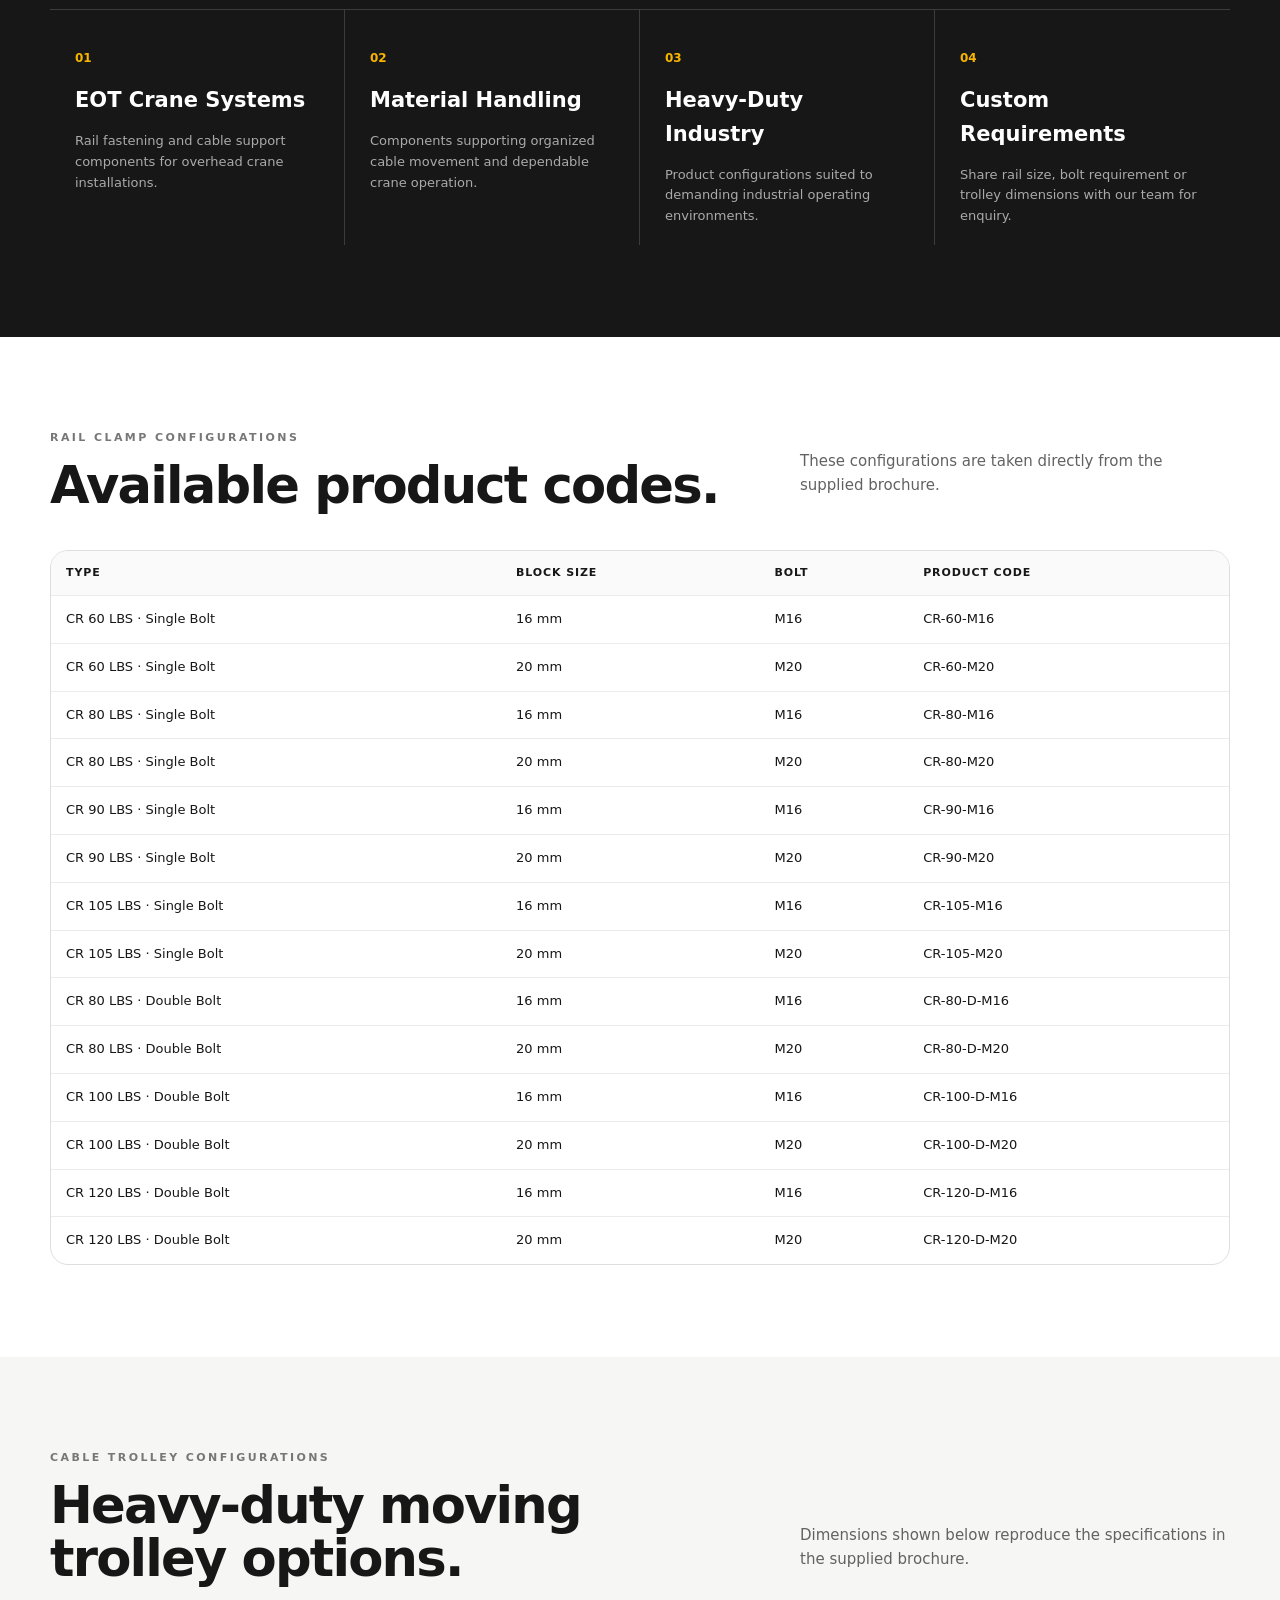
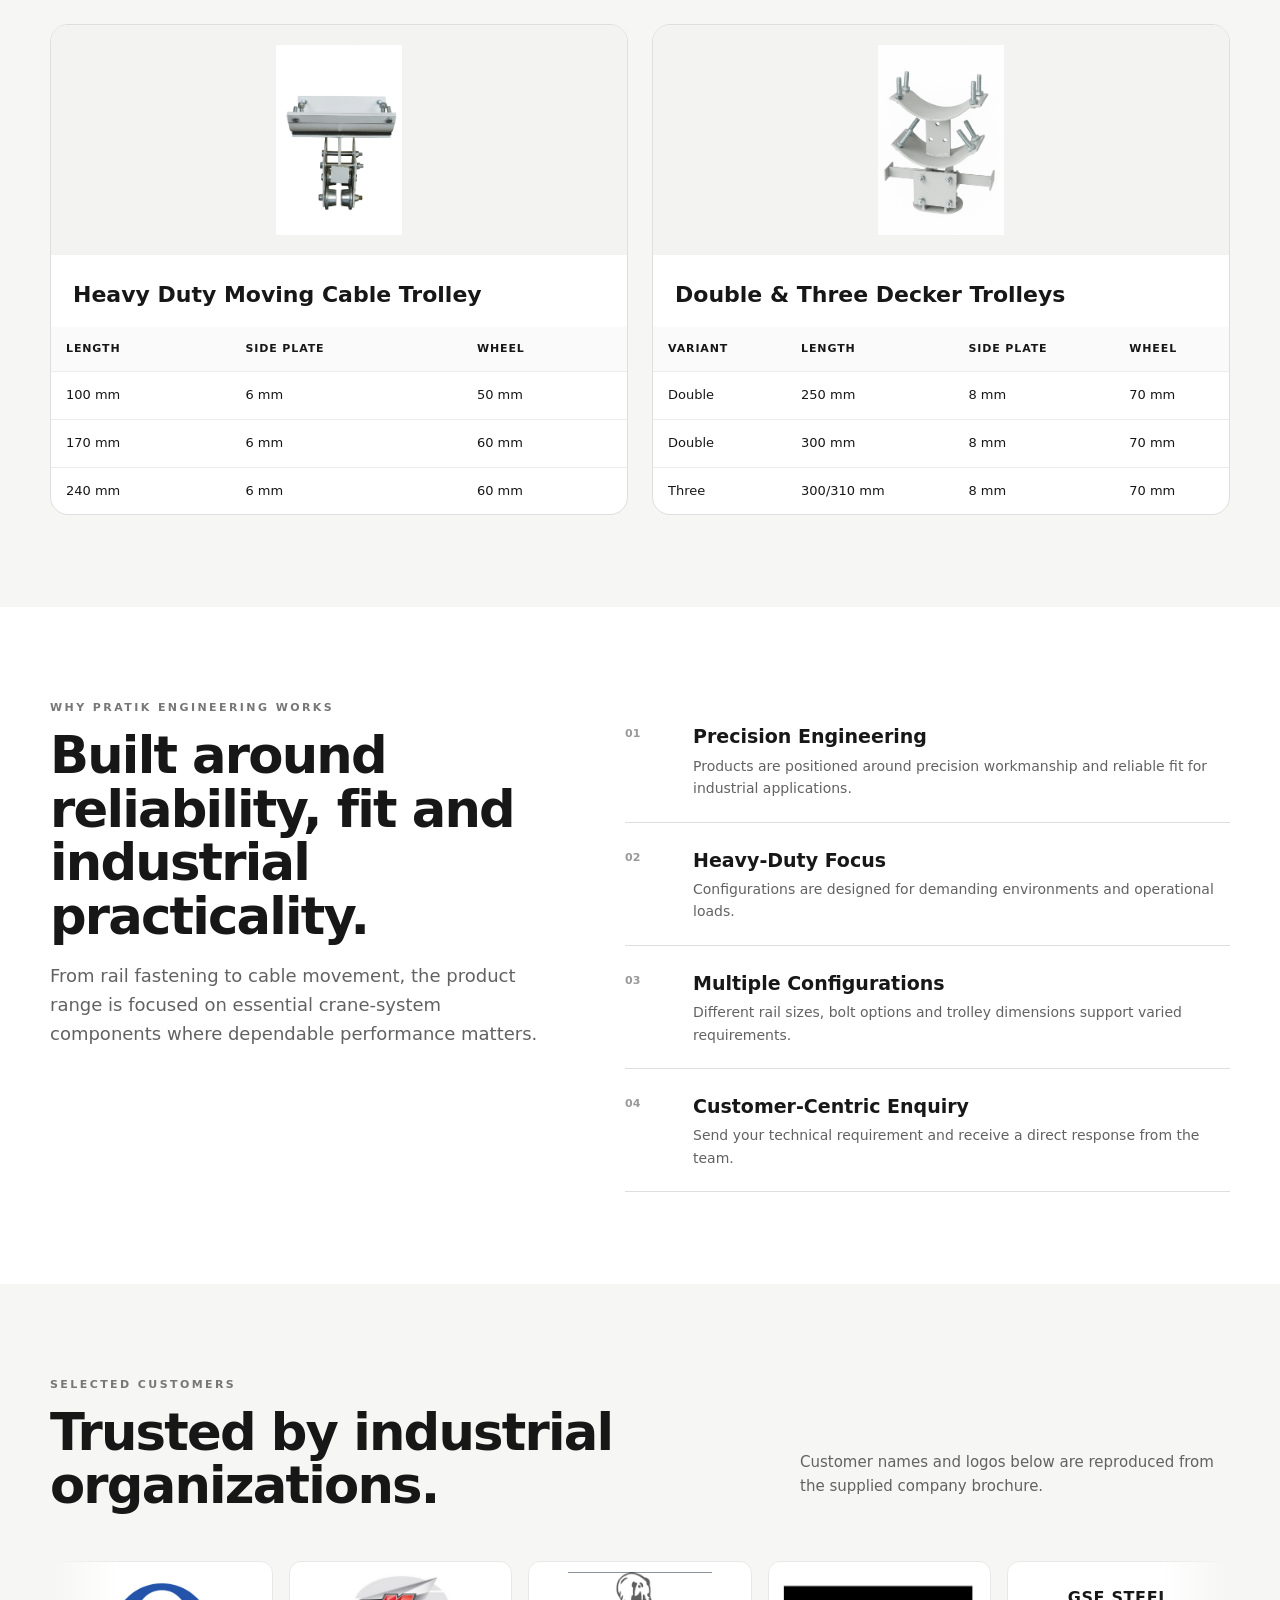
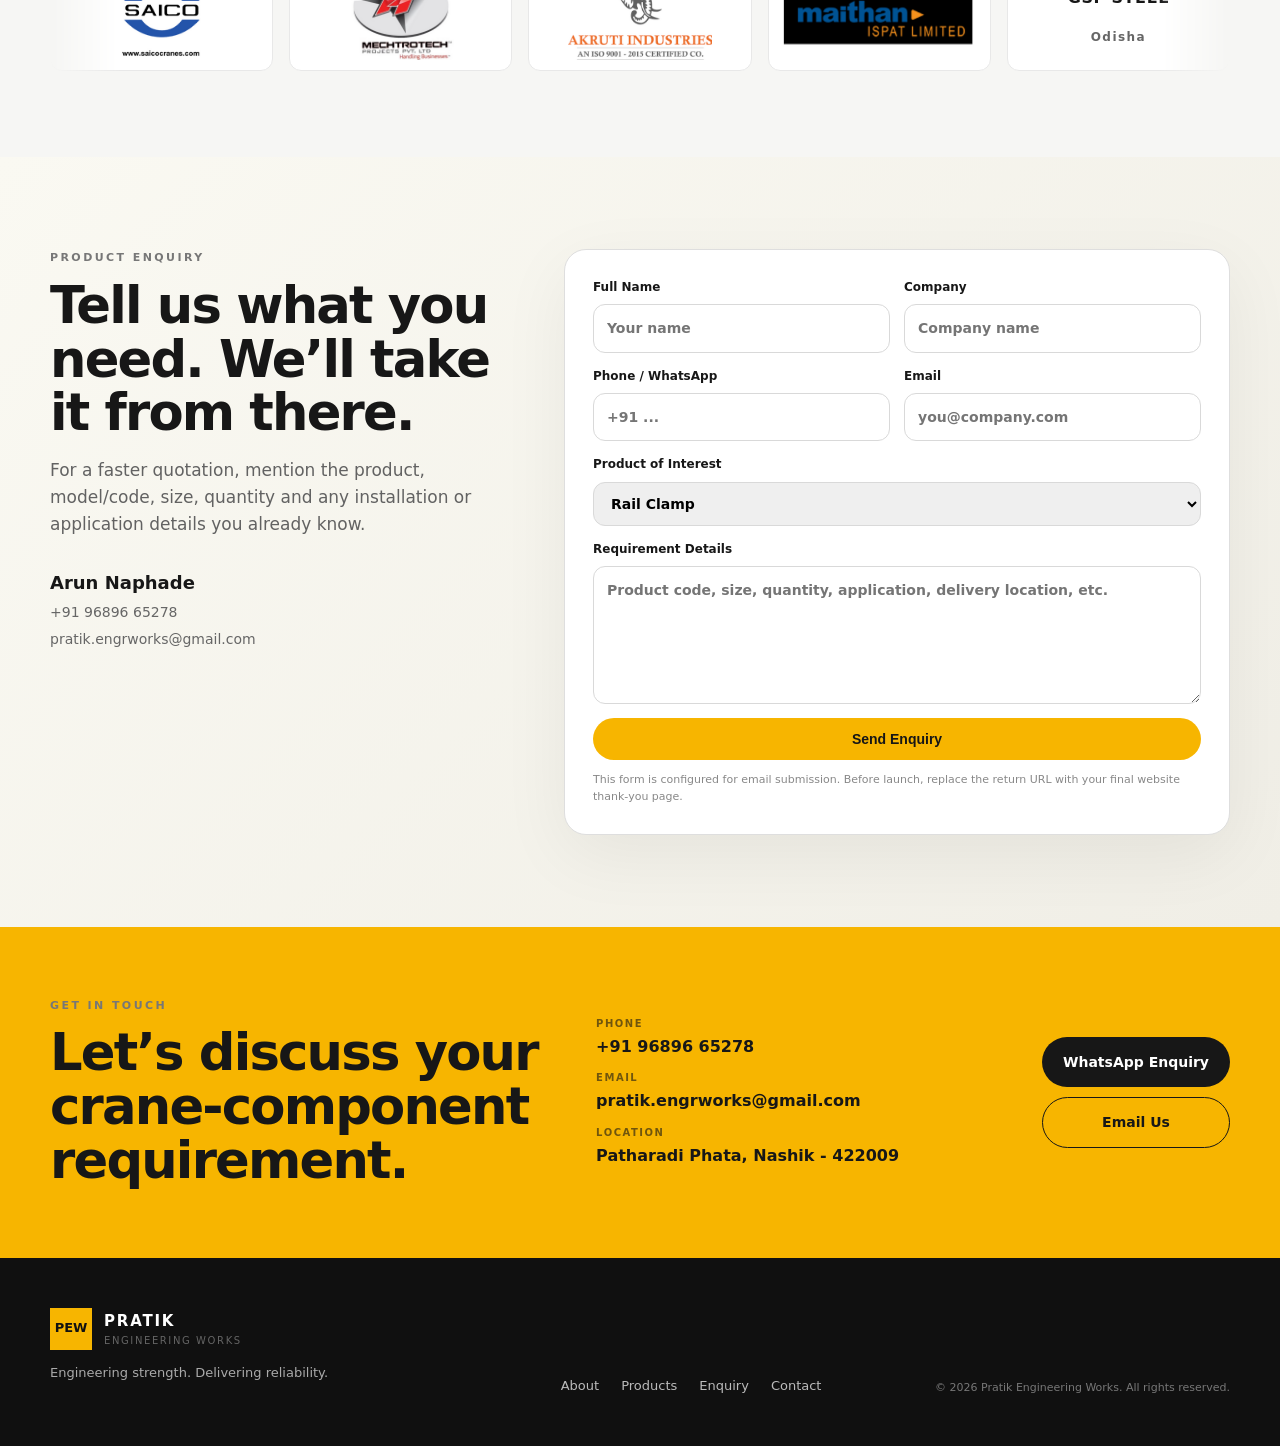
==== commit 3885e39b: "added customer moving band, products dropdown, hover popup feature" ====
--- a/index.html
+++ b/index.html
@@ -23,7 +23,14 @@
     <button class="menu-toggle" aria-label="Open navigation" aria-expanded="false">☰</button>
     <nav class="nav" aria-label="Primary navigation">
       <a href="#about">About</a>
-      <a href="#products">Products</a>
+      <div class="nav-dropdown">
+        <a class="nav-dropdown-toggle" href="#products">Products</a>
+        <div class="nav-dropdown-menu">
+          <a href="#rail-specs">Rail Clamps</a>
+          <a href="#heavy-duty-trolley">Heavy-Duty Cable Trolley</a>
+          <a href="#double-decker-trolley">Double Decker Cable Trolley</a>
+        </div>
+      </div>
       <a href="#applications">Applications</a>
       <a href="#quality">Why Us</a>
       <a href="#contact">Contact</a>
@@ -168,8 +175,8 @@
     <div class="container">
       <div class="section-head"><div><p class="eyebrow">CABLE TROLLEY CONFIGURATIONS</p><h2>Heavy-duty moving trolley options.</h2></div><p class="section-intro">Dimensions shown below reproduce the specifications in the supplied brochure.</p></div>
       <div class="trolley-grid">
-        <div class="spec-card"><img src="assets/page6_img1.png" alt="Heavy-duty moving cable trolley" loading="lazy"><h3>Heavy Duty Moving Cable Trolley</h3><table><thead><tr><th>Length</th><th>Side plate</th><th>Wheel</th></tr></thead><tbody><tr><td>100 mm</td><td>6 mm</td><td>50 mm</td></tr><tr><td>170 mm</td><td>6 mm</td><td>60 mm</td></tr><tr><td>240 mm</td><td>6 mm</td><td>60 mm</td></tr></tbody></table></div>
-        <div class="spec-card"><img src="assets/page6_img2.png" alt="Heavy-duty moving double and three decker cable trolley" loading="lazy"><h3>Double & Three Decker Trolleys</h3><table><thead><tr><th>Variant</th><th>Length</th><th>Side plate</th><th>Wheel</th></tr></thead><tbody><tr><td>Double</td><td>250 mm</td><td>8 mm</td><td>70 mm</td></tr><tr><td>Double</td><td>300 mm</td><td>8 mm</td><td>70 mm</td></tr><tr><td>Three</td><td>300/310 mm</td><td>8 mm</td><td>70 mm</td></tr></tbody></table></div>
+        <div class="spec-card" id="heavy-duty-trolley"><img src="assets/page6_img1.png" alt="Heavy-duty moving cable trolley" loading="lazy"><h3>Heavy Duty Moving Cable Trolley</h3><table><thead><tr><th>Length</th><th>Side plate</th><th>Wheel</th></tr></thead><tbody><tr><td>100 mm</td><td>6 mm</td><td>50 mm</td></tr><tr><td>170 mm</td><td>6 mm</td><td>60 mm</td></tr><tr><td>240 mm</td><td>6 mm</td><td>60 mm</td></tr></tbody></table></div>
+        <div class="spec-card" id="double-decker-trolley"><img src="assets/page6_img2.png" alt="Heavy-duty moving double and three decker cable trolley" loading="lazy"><h3>Double & Three Decker Trolleys</h3><table><thead><tr><th>Variant</th><th>Length</th><th>Side plate</th><th>Wheel</th></tr></thead><tbody><tr><td>Double</td><td>250 mm</td><td>8 mm</td><td>70 mm</td></tr><tr><td>Double</td><td>300 mm</td><td>8 mm</td><td>70 mm</td></tr><tr><td>Three</td><td>300/310 mm</td><td>8 mm</td><td>70 mm</td></tr></tbody></table></div>
       </div>
     </div>
   </section>
@@ -193,12 +200,27 @@
   <section class="section section-light clients" id="clients">
     <div class="container">
       <div class="section-head"><div><p class="eyebrow">SELECTED CUSTOMERS</p><h2>Trusted by industrial organizations.</h2></div><p class="section-intro">Customer names and logos below are reproduced from the supplied company brochure.</p></div>
-      <div class="client-logos">
-        <img src="assets/page7_img2.png" alt="Saico logo">
-        <img src="assets/page7_img3.png" alt="Mechtrotech Projects Pvt. Ltd. logo">
-        <img src="assets/page7_img4.png" alt="Akruti Industries logo">
-        <img src="assets/page7_img5.png" alt="Maithan Ispat Limited logo">
-        <div class="client-text">GSF STEEL<br><small>Odisha</small></div>
+      <div class="client-marquee" aria-label="Selected customers">
+        <div class="client-marquee-track">
+          <div class="client-marquee-group">
+            <div class="client-logos">
+              <img src="assets/page7_img2.png" alt="Saico logo">
+              <img src="assets/page7_img3.png" alt="Mechtrotech Projects Pvt. Ltd. logo">
+              <img src="assets/page7_img4.png" alt="Akruti Industries logo">
+              <img src="assets/page7_img5.png" alt="Maithan Ispat Limited logo">
+              <div class="client-text">GSF STEEL<br><small>Odisha</small></div>
+            </div>
+          </div>
+          <div class="client-marquee-group" aria-hidden="true">
+            <div class="client-logos">
+              <img src="assets/page7_img2.png" alt="">
+              <img src="assets/page7_img3.png" alt="">
+              <img src="assets/page7_img4.png" alt="">
+              <img src="assets/page7_img5.png" alt="">
+              <div class="client-text">GSF STEEL<br><small>Odisha</small></div>
+            </div>
+          </div>
+        </div>
       </div>
     </div>
   </section>
--- a/styles.css
+++ b/styles.css
@@ -2,3 +2,6 @@
 @media(max-width:1000px){.nav{gap:16px}.hero-grid,.split,.quality-grid,.enquiry-grid{grid-template-columns:1fr}.hero-card{max-width:720px}.product-card{grid-template-columns:1fr}.application-grid{grid-template-columns:1fr 1fr}.application:nth-child(2){border-right:0}.client-logos{grid-template-columns:repeat(3,1fr)}.contact-grid{grid-template-columns:1fr 1fr}.contact-actions{flex-direction:row}.footer-grid{grid-template-columns:1fr 1fr}.footer-copy{text-align:left}}
 @media(max-width:760px){.nav{position:absolute;top:76px;left:0;right:0;background:white;padding:14px 20px 20px;display:none;flex-direction:column;align-items:stretch;border-bottom:1px solid var(--line)}.nav.open{display:flex}.nav-cta{text-align:center}.menu-toggle{display:block}.stats{grid-template-columns:1fr 1fr}.stats div:nth-child(2){border-right:0}.stats div:nth-child(3),.stats div:nth-child(4){border-top:1px solid rgba(0,0,0,.12)}.hero{padding-top:68px}.section{padding:70px 0}.section-head{display:block}.section-intro{margin-top:18px}.product-grid,.trolley-grid{grid-template-columns:1fr}.application-grid{grid-template-columns:1fr}.application{border-right:0;border-bottom:1px solid #3c3c3c;padding-bottom:26px}.client-logos{grid-template-columns:1fr 1fr}.form-row,.contact-grid{grid-template-columns:1fr}.contact-actions{align-items:stretch}.footer-grid{grid-template-columns:1fr}.footer-copy{text-align:left}}
 @media(max-width:460px){.container{width:min(var(--max),calc(100% - 28px))}.hero h1{font-size:42px}.stats strong{font-size:23px}.stats span{font-size:11px}.client-logos{grid-template-columns:1fr}.hero-actions .btn{width:100%}}
+.client-marquee{position:relative;overflow:hidden;padding:10px 0;-webkit-mask-image:linear-gradient(90deg,transparent,#000 6%,#000 94%,transparent);mask-image:linear-gradient(90deg,transparent,#000 6%,#000 94%,transparent)}.client-marquee-track{display:flex;flex-flow:row nowrap;width:max-content;will-change:transform;animation:customer-band-scroll 24s linear infinite}.client-marquee-group{flex:0 0 min(var(--max),calc(100vw - 40px));width:min(var(--max),calc(100vw - 40px))}.client-marquee-group .client-logos{width:100%}.client-marquee:hover .client-marquee-track{animation-play-state:paused}@keyframes customer-band-scroll{from{transform:translateX(0)}to{transform:translateX(-50%)}}@media(max-width:460px){.client-marquee-group{flex-basis:calc(100vw - 28px);width:calc(100vw - 28px)}}
+.client-logos img{height:110px;padding:10px}.client-text{height:110px;display:grid;place-items:center;padding:14px 20px}.client-marquee-group{--client-band-width:min(var(--max),calc(100vw - 40px));flex-basis:calc(var(--client-band-width) + 16px);width:calc(var(--client-band-width) + 16px);padding-right:16px}.client-marquee-group .client-logos{width:var(--client-band-width);margin-right:0}.client-marquee .client-logos img,.client-marquee .client-text{transition:transform .22s ease,box-shadow .22s ease;transform-origin:center}.client-marquee .client-logos img:hover,.client-marquee .client-text:hover{position:relative;z-index:2;transform:scale(1.08);box-shadow:0 12px 28px rgba(0,0,0,.16)}@media(max-width:460px){.client-marquee-group{--client-band-width:calc(100vw - 28px)}}
+.nav-dropdown{position:relative}.nav-dropdown-toggle{display:flex;align-items:center}.nav-dropdown-menu{position:absolute;top:calc(100% + 18px);left:-18px;min-width:245px;padding:8px;background:#fff;border:1px solid var(--line);border-radius:14px;box-shadow:0 16px 35px rgba(0,0,0,.12);opacity:0;visibility:hidden;transform:translateY(-6px);transition:opacity .2s,transform .2s,visibility .2s}.nav-dropdown:hover .nav-dropdown-menu{opacity:1;visibility:visible;transform:translateY(0)}.nav-dropdown-menu a{display:block;padding:10px 12px;border-radius:9px;font-size:13px;white-space:nowrap}.nav-dropdown-menu a:hover{background:var(--soft)}.nav-dropdown-menu a:after{display:none}@media(max-width:760px){.nav-dropdown-menu{position:static;display:grid;gap:2px;min-width:0;margin-top:4px;padding:5px 0 0;border:0;border-top:1px solid var(--line);border-radius:0;box-shadow:none;opacity:1;visibility:visible;transform:none}.nav-dropdown-menu a{padding:8px 0 8px 14px;font-size:13px}}
